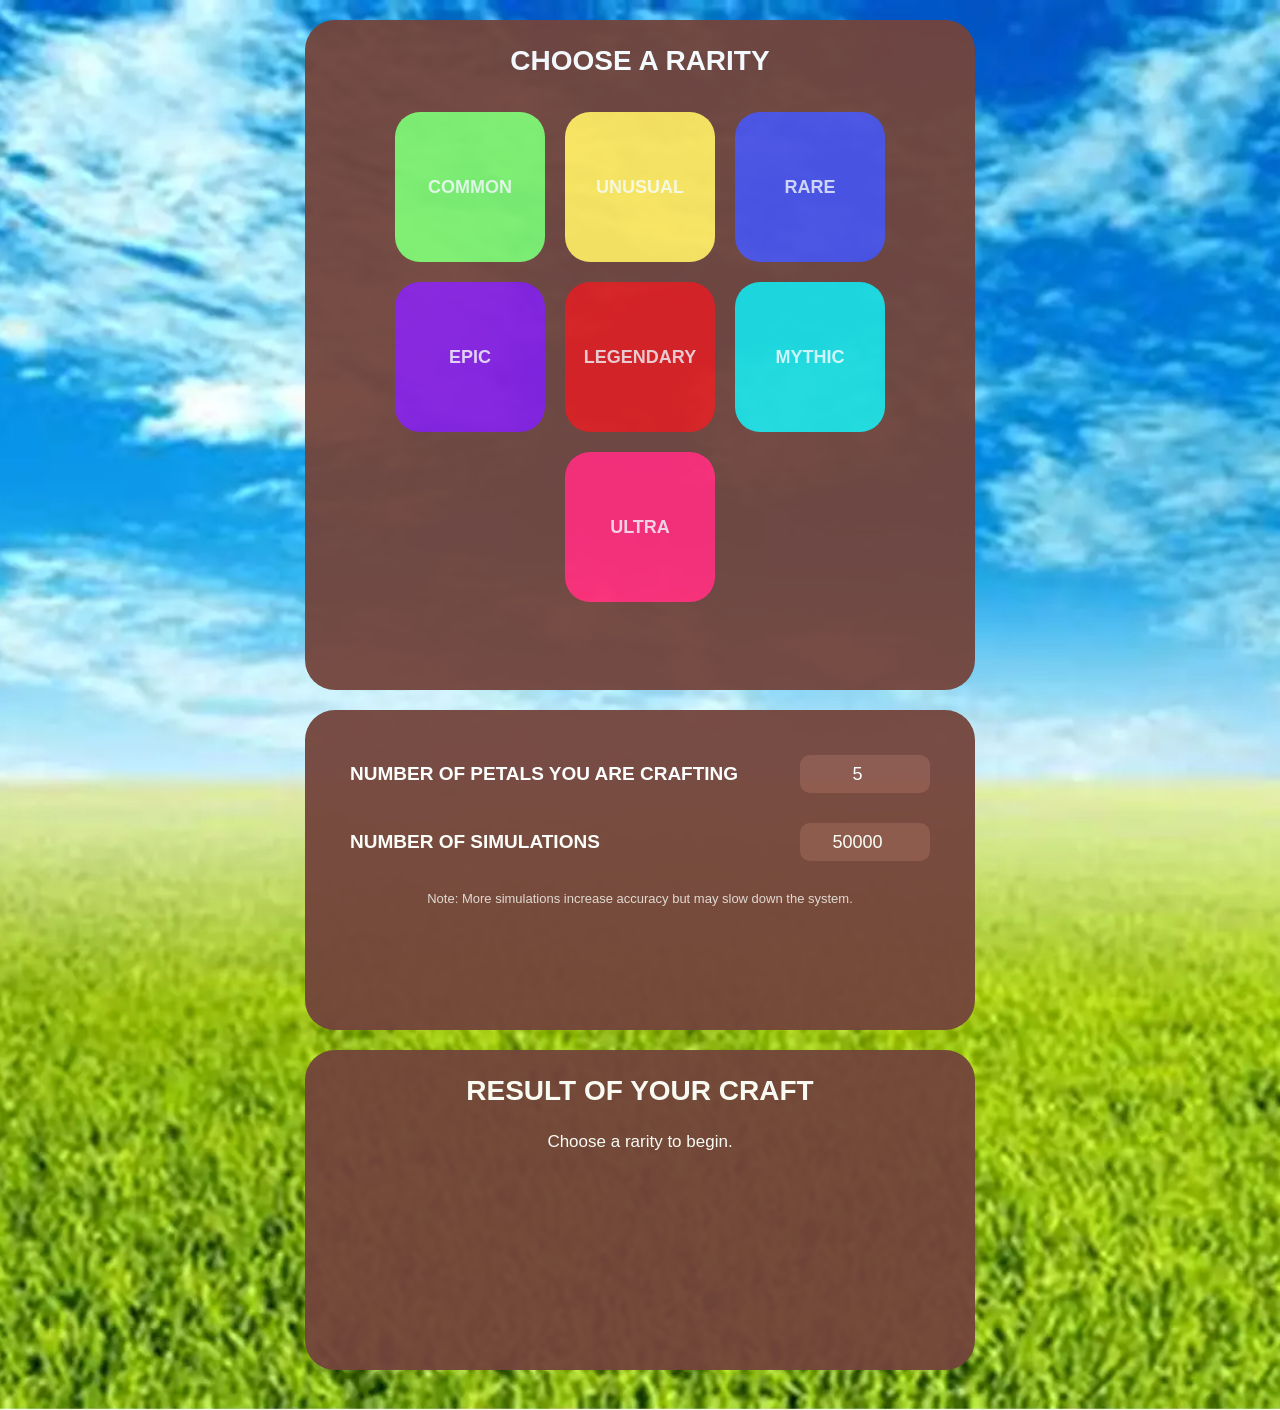
==== index.html @ 7bbfa469 "Fix canonical URL and optimize HTML Updated canonical URL and cleaned up HTML structure." ====
<!DOCTYPE html>
<html lang="en">

<head>

    <meta charset="UTF-8">

    <meta name="viewport" content="width=device-width, initial-scale=1.0">

    <title>Florr Calculator</title>

    <meta
        name="description"
        content="Florr Calculator - Calculate crafting results and probabilities for Florr.io."
    >

    <meta
        name="robots"
        content="index, follow"
    >

    <link
        rel="canonical"
        href="https://florrcalculator.com/"
    >

    <link
        rel="icon"
        type="image/png"
        href="logo.png"
    >

    <link
        rel="stylesheet"
        href="Florr.css"
    >

    <script type="application/ld+json">
    {
        "@context": "https://schema.org",
        "@type": "WebSite",
        "name": "Florr Calculator",
        "url": "https://florrcalculator.com/"
    }
    </script>

</head>

<body>

    <div class="rectangle rectangle-left">

        <h2>CHOOSE A RARITY</h2>

        <div class="rarity-grid">

            <div class="rarity rarity-common" data-rarity="64">
                <span>COMMON</span>
            </div>

            <div class="rarity rarity-unusual" data-rarity="32">
                <span>UNUSUAL</span>
            </div>

            <div class="rarity rarity-rare" data-rarity="16">
                <span>RARE</span>
            </div>

            <div class="rarity rarity-epic" data-rarity="8">
                <span>EPIC</span>
            </div>

            <div class="rarity rarity-legendary" data-rarity="4">
                <span>LEGENDARY</span>
            </div>

            <div class="rarity rarity-mythic" data-rarity="2">
                <span>MYTHIC</span>
            </div>

            <div class="rarity rarity-ultra" data-rarity="1">
                <span>ULTRA</span>
            </div>

        </div>

    </div>


    <div class="rectangle rectangle-right-top">

        <div class="settings">

            <div class="setting-row">

                <label for="petalCount">
                    NUMBER OF PETALS YOU ARE CRAFTING
                </label>

                <input
                    type="number"
                    id="petalCount"
                    min="5"
                    max="10000000"
                    value="5"
                >

            </div>


            <div class="setting-row">

                <label for="simulationCount">
                    NUMBER OF SIMULATIONS
                </label>

                <input
                    type="number"
                    id="simulationCount"
                    min="1000"
                    max="100000"
                    value="50000"
                >

            </div>


            <p class="note">
                Note: More simulations increase accuracy but may slow down the system.
            </p>

        </div>

    </div>


    <div class="rectangle rectangle-right-bottom">

        <h2>RESULT OF YOUR CRAFT</h2>

        <div id="results">
            <p>Choose a rarity to begin.</p>
        </div>

    </div>


    <script src="Florr.js"></script>

</body>

</html>
---- Florr.css ----
* {
    box-sizing: border-box;
}

html,
body {
    margin: 0;
    min-height: 100%;
}

body {
    min-height: 100vh;

    background-image: url("background.webp");
    background-size: cover;
    background-position: center;
    background-repeat: no-repeat;

    font-family: Arial, sans-serif;

    padding: 30px 50px;
}

.rectangle {
    position: relative;

    width: 100%;
    max-width: 670px;

    background-color: #73443B;
    opacity: 0.95;

    border-radius: 30px;
}

.rectangle-left {
    position: absolute;

    left: 50px;
    top: 30px;

    width: 670px;
    height: 670px;
}

.rectangle-right-top {
    position: absolute;

    right: 50px;
    top: 30px;

    width: 670px;
    height: 320px;
}

.rectangle-right-bottom {
    position: absolute;

    right: 50px;
    top: 380px;

    width: 670px;
    height: 320px;
}

.rectangle h2 {
    margin: 0;
    padding-top: 25px;

    color: white;

    font-size: 28px;

    text-align: center;
}

.rarity-grid {
    display: grid;

    grid-template-columns: repeat(3, 150px);

    gap: 20px;

    justify-content: center;

    margin-top: 35px;
}

.rarity {
    width: 150px;
    height: 150px;

    border-radius: 25px;

    cursor: pointer;

    display: flex;
    align-items: center;
    justify-content: center;

    transition:
        transform 0.15s ease,
        box-shadow 0.15s ease;
}

.rarity span {
    font-size: 18px;
    font-weight: bold;

    text-align: center;
}

.rarity-common {
    background-color: #7EEF6D;
}

.rarity-common span {
    color: #E7FCE4;
}

.rarity-unusual {
    background-color: #FFE65D;
}

.rarity-unusual span {
    color: #FFFCE0;
}

.rarity-rare {
    background-color: #4D52E3;
}

.rarity-rare span {
    color: #D9DAFA;
}

.rarity-epic {
    background-color: #861FDE;
}

.rarity-epic span {
    color: #E5D1F7;
}

.rarity-legendary {
    background-color: #DE1F1F;
}

.rarity-legendary span {
    color: #F7CFCF;
}

.rarity-mythic {
    background-color: #1FDBDE;
}

.rarity-mythic span {
    color: #D5F8F9;
}

.rarity-ultra {
    background-color: #FF2B75;

    grid-column: 2;
}

.rarity-ultra span {
    color: #FFD5E3;
}

.settings {
    padding: 45px;

    color: white;
}

.setting-row {
    display: flex;

    align-items: center;
    justify-content: space-between;

    gap: 20px;

    margin-bottom: 30px;
}

.setting-row label {
    font-size: 19px;
    font-weight: bold;
}

.setting-row input {
    width: 130px;
    min-width: 130px;

    height: 38px;

    padding: 0 10px;

    border: none;
    border-radius: 10px;

    background-color: #8B554A;

    color: white;

    font-size: 18px;

    text-align: center;

    outline: none;
}

.note {
    margin-top: 5px;

    color: white;

    font-size: 13px;

    opacity: 0.8;

    text-align: center;
}

#results {
    margin: 25px 40px 0;

    color: white;

    text-align: center;
}

#results p {
    margin: 12px 0;

    font-size: 17px;
}

.selected-rarity {
    font-size: 18px !important;

    font-weight: bold;
}

@media (max-width: 1450px) {

    body {
        padding: 20px;
    }

    .rectangle-left,
    .rectangle-right-top,
    .rectangle-right-bottom {
        position: relative;

        left: auto;
        right: auto;
        top: auto;

        width: 100%;
        max-width: 670px;

        margin: 0 auto 20px;
    }

    .rectangle-left {
        height: auto;
        min-height: 670px;
    }

    .rectangle-right-top,
    .rectangle-right-bottom {
        height: auto;
        min-height: 320px;
    }
}

@media (max-width: 750px) {

    body {
        padding: 15px 10px;
    }

    .rectangle {
        border-radius: 20px;
    }

    .rectangle-left {
        min-height: auto;
        padding-bottom: 30px;
    }

    .rectangle-right-top,
    .rectangle-right-bottom {
        min-height: auto;
    }

    .rectangle h2 {
        padding-top: 20px;
        font-size: 22px;
    }

    .rarity-grid {
        grid-template-columns: repeat(3, 1fr);

        gap: 10px;

        margin: 25px 15px 0;
    }

    .rarity {
        width: 100%;
        height: auto;

        aspect-ratio: 1 / 1;

        border-radius: 18px;
    }

    .rarity span {
        font-size: 14px;
    }

    .settings {
        padding: 30px 20px;
    }

    .setting-row {
        align-items: flex-start;

        flex-direction: column;

        gap: 10px;

        margin-bottom: 25px;
    }

    .setting-row label {
        font-size: 16px;
    }

    .setting-row input {
        width: 100%;
        min-width: 0;

        height: 45px;
    }

    .note {
        font-size: 12px;
    }

    #results {
        margin: 25px 20px;
    }

    #results p {
        font-size: 15px;
    }
}

@media (max-width: 430px) {

    body {
        padding: 10px 7px;
    }

    .rectangle {
        border-radius: 16px;
    }

    .rectangle h2 {
        font-size: 19px;

        padding-left: 10px;
        padding-right: 10px;
    }

    .rarity-grid {
        gap: 8px;

        margin-left: 10px;
        margin-right: 10px;
    }

    .rarity {
        border-radius: 14px;
    }

    .rarity span {
        font-size: 11px;
    }

    .settings {
        padding: 25px 15px;
    }

    .setting-row label {
        font-size: 14px;
    }

    .setting-row input {
        height: 42px;

        font-size: 16px;
    }

    #results {
        margin-left: 10px;
        margin-right: 10px;
    }

    #results p {
        font-size: 14px;
    }

    .selected-rarity {
        font-size: 16px !important;
    }
}
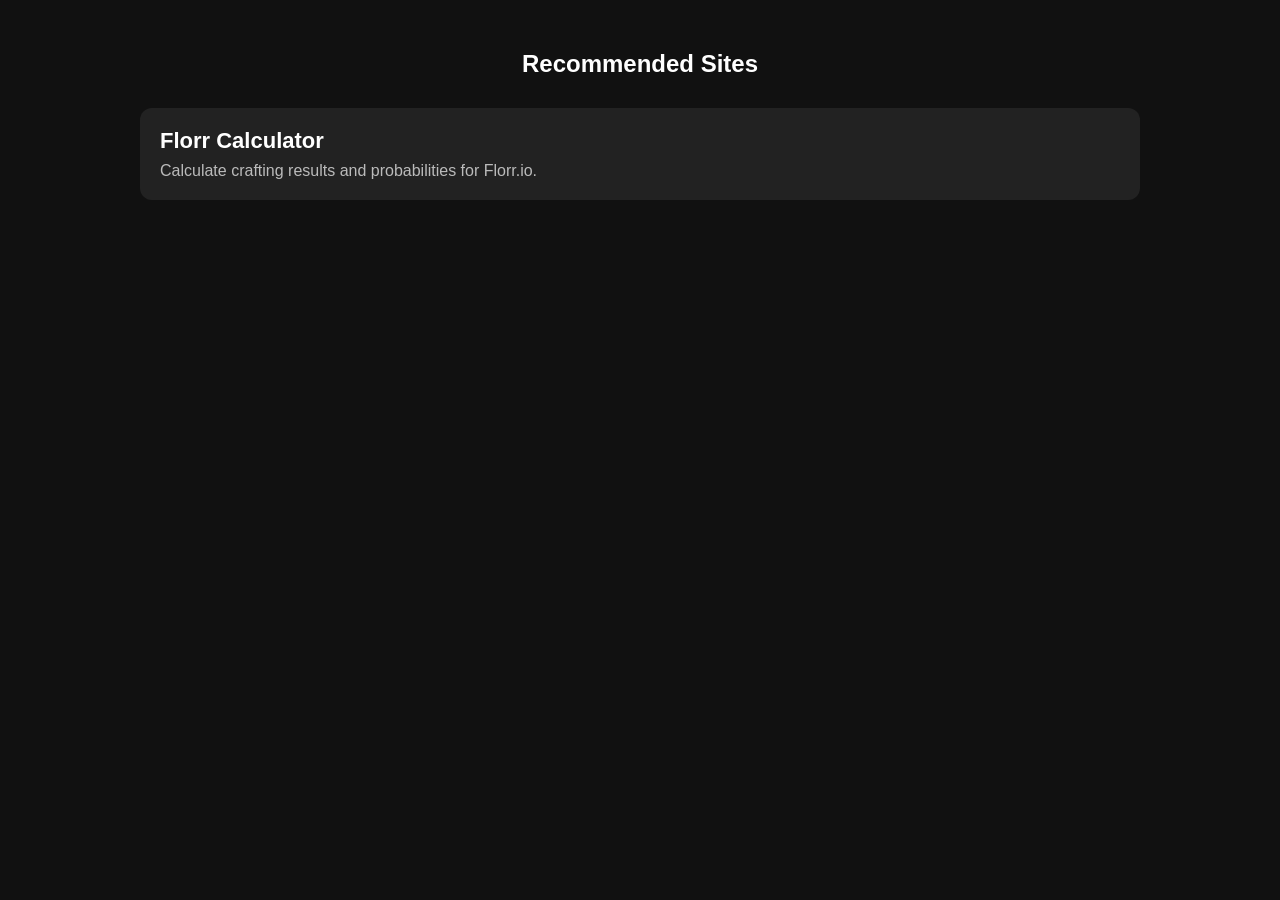
==== commit 4212ee9f: "Add recommended sites section to index.html Updated the HTML structure to include a new section for " ====
--- a/index.html
+++ b/index.html
@@ -7,145 +7,82 @@
 
     <meta name="viewport" content="width=device-width, initial-scale=1.0">
 
-    <title>Florr Calculator</title>
+    <title>Recommended Sites</title>
 
-    <meta
-        name="description"
-        content="Florr Calculator - Calculate crafting results and probabilities for Florr.io."
-    >
+    <style>
 
-    <meta
-        name="robots"
-        content="index, follow"
-    >
+        body {
+            margin: 0;
+            background-color: #111;
+            color: white;
+            font-family: Arial, sans-serif;
+        }
 
-    <link
-        rel="canonical"
-        href="https://florrcalculator.com/"
-    >
+        .recommended-sites {
+            width: 90%;
+            max-width: 1000px;
+            margin: 50px auto;
+        }
 
-    <link
-        rel="icon"
-        type="image/png"
-        href="logo.png"
-    >
+        .recommended-sites h2 {
+            text-align: center;
+            margin-bottom: 30px;
+        }
 
-    <link
-        rel="stylesheet"
-        href="Florr.css"
-    >
+        .site-card {
+            display: block;
+            padding: 20px;
+            margin-bottom: 15px;
+            background-color: #222;
+            border-radius: 12px;
+            color: white;
+            text-decoration: none;
+            transition: background-color 0.2s, transform 0.2s;
+        }
 
-    <script type="application/ld+json">
-    {
-        "@context": "https://schema.org",
-        "@type": "WebSite",
-        "name": "Florr Calculator",
-        "url": "https://florrcalculator.com/"
-    }
-    </script>
+        .site-card:hover {
+            background-color: #333;
+            transform: translateY(-2px);
+        }
+
+        .site-name {
+            font-size: 22px;
+            font-weight: bold;
+        }
+
+        .site-description {
+            margin-top: 8px;
+            color: #bbb;
+        }
+
+    </style>
 
 </head>
 
 <body>
 
-    <div class="rectangle rectangle-left">
+    <div class="recommended-sites">
 
-        <h2>CHOOSE A RARITY</h2>
+        <h2>Recommended Sites</h2>
 
-        <div class="rarity-grid">
+        <a
+            class="site-card"
+            href="https://rjwr8dsykb-creator.github.io/Florr-Calculator-Ju78/"
+            target="_blank"
+            rel="noopener noreferrer"
+        >
 
-            <div class="rarity rarity-common" data-rarity="64">
-                <span>COMMON</span>
+            <div class="site-name">
+                Florr Calculator
             </div>
 
-            <div class="rarity rarity-unusual" data-rarity="32">
-                <span>UNUSUAL</span>
+            <div class="site-description">
+                Calculate crafting results and probabilities for Florr.io.
             </div>
 
-            <div class="rarity rarity-rare" data-rarity="16">
-                <span>RARE</span>
-            </div>
-
-            <div class="rarity rarity-epic" data-rarity="8">
-                <span>EPIC</span>
-            </div>
-
-            <div class="rarity rarity-legendary" data-rarity="4">
-                <span>LEGENDARY</span>
-            </div>
-
-            <div class="rarity rarity-mythic" data-rarity="2">
-                <span>MYTHIC</span>
-            </div>
-
-            <div class="rarity rarity-ultra" data-rarity="1">
-                <span>ULTRA</span>
-            </div>
-
-        </div>
+        </a>
 
     </div>
-
-
-    <div class="rectangle rectangle-right-top">
-
-        <div class="settings">
-
-            <div class="setting-row">
-
-                <label for="petalCount">
-                    NUMBER OF PETALS YOU ARE CRAFTING
-                </label>
-
-                <input
-                    type="number"
-                    id="petalCount"
-                    min="5"
-                    max="10000000"
-                    value="5"
-                >
-
-            </div>
-
-
-            <div class="setting-row">
-
-                <label for="simulationCount">
-                    NUMBER OF SIMULATIONS
-                </label>
-
-                <input
-                    type="number"
-                    id="simulationCount"
-                    min="1000"
-                    max="100000"
-                    value="50000"
-                >
-
-            </div>
-
-
-            <p class="note">
-                Note: More simulations increase accuracy but may slow down the system.
-            </p>
-
-        </div>
-
-    </div>
-
-
-    <div class="rectangle rectangle-right-bottom">
-
-        <h2>RESULT OF YOUR CRAFT</h2>
-
-        <div id="results">
-            <p>Choose a rarity to begin.</p>
-        </div>
-
-    </div>
-
-
-    <script src="Florr.js"></script>
 
 </body>
 
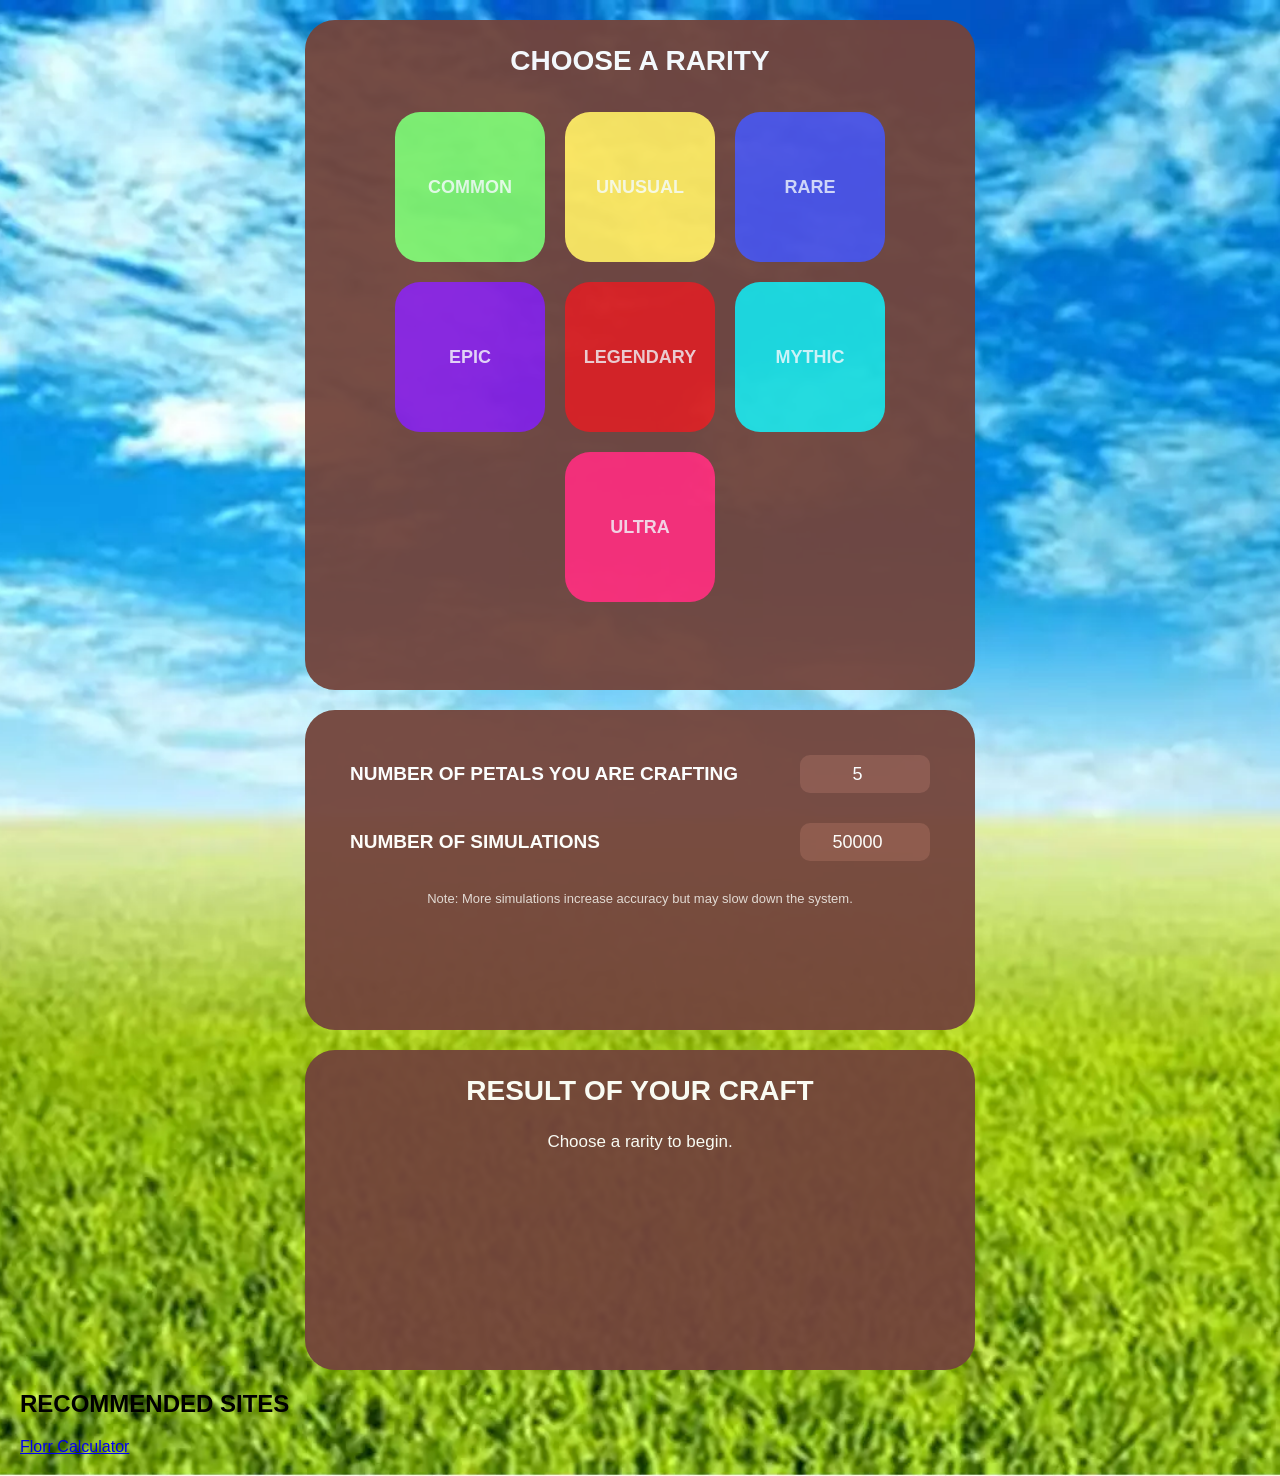
==== commit d54c1b91: "Update index.html" ====
--- a/index.html
+++ b/index.html
@@ -7,83 +7,130 @@
 
     <meta name="viewport" content="width=device-width, initial-scale=1.0">
 
-    <title>Recommended Sites</title>
+    <title>Florr Calculator</title>
 
-    <style>
+    <link rel="icon" type="image/png" href="logo.png">
 
-        body {
-            margin: 0;
-            background-color: #111;
-            color: white;
-            font-family: Arial, sans-serif;
-        }
-
-        .recommended-sites {
-            width: 90%;
-            max-width: 1000px;
-            margin: 50px auto;
-        }
-
-        .recommended-sites h2 {
-            text-align: center;
-            margin-bottom: 30px;
-        }
-
-        .site-card {
-            display: block;
-            padding: 20px;
-            margin-bottom: 15px;
-            background-color: #222;
-            border-radius: 12px;
-            color: white;
-            text-decoration: none;
-            transition: background-color 0.2s, transform 0.2s;
-        }
-
-        .site-card:hover {
-            background-color: #333;
-            transform: translateY(-2px);
-        }
-
-        .site-name {
-            font-size: 22px;
-            font-weight: bold;
-        }
-
-        .site-description {
-            margin-top: 8px;
-            color: #bbb;
-        }
-
-    </style>
+    <link rel="stylesheet" href="Florr.css">
 
 </head>
 
 <body>
 
+    <div class="rectangle rectangle-left">
+
+        <h2>CHOOSE A RARITY</h2>
+
+        <div class="rarity-grid">
+
+            <div class="rarity rarity-common" data-rarity="64">
+                <span>COMMON</span>
+            </div>
+
+            <div class="rarity rarity-unusual" data-rarity="32">
+                <span>UNUSUAL</span>
+            </div>
+
+            <div class="rarity rarity-rare" data-rarity="16">
+                <span>RARE</span>
+            </div>
+
+            <div class="rarity rarity-epic" data-rarity="8">
+                <span>EPIC</span>
+            </div>
+
+            <div class="rarity rarity-legendary" data-rarity="4">
+                <span>LEGENDARY</span>
+            </div>
+
+            <div class="rarity rarity-mythic" data-rarity="2">
+                <span>MYTHIC</span>
+            </div>
+
+            <div class="rarity rarity-ultra" data-rarity="1">
+                <span>ULTRA</span>
+            </div>
+
+        </div>
+
+    </div>
+
+
+    <div class="rectangle rectangle-right-top">
+
+        <div class="settings">
+
+            <div class="setting-row">
+
+                <label for="petalCount">
+                    NUMBER OF PETALS YOU ARE CRAFTING
+                </label>
+
+                <input
+                    type="number"
+                    id="petalCount"
+                    min="5"
+                    max="10000000"
+                    value="5"
+                >
+
+            </div>
+
+
+            <div class="setting-row">
+
+                <label for="simulationCount">
+                    NUMBER OF SIMULATIONS
+                </label>
+
+                <input
+                    type="number"
+                    id="simulationCount"
+                    min="1000"
+                    max="100000"
+                    value="50000"
+                >
+
+            </div>
+
+
+            <p class="note">
+                Note: More simulations increase accuracy but may slow down the system.
+            </p>
+
+        </div>
+
+    </div>
+
+
+    <div class="rectangle rectangle-right-bottom">
+
+        <h2>RESULT OF YOUR CRAFT</h2>
+
+        <div id="results">
+            <p>Choose a rarity to begin.</p>
+        </div>
+
+    </div>
+
+
     <div class="recommended-sites">
 
-        <h2>Recommended Sites</h2>
+        <h2>RECOMMENDED SITES</h2>
 
         <a
-            class="site-card"
             href="https://rjwr8dsykb-creator.github.io/Florr-Calculator-Ju78/"
             target="_blank"
             rel="noopener noreferrer"
         >
-
-            <div class="site-name">
-                Florr Calculator
-            </div>
-
-            <div class="site-description">
-                Calculate crafting results and probabilities for Florr.io.
-            </div>
-
+            Florr Calculator
         </a>
 
     </div>
 
+
+    <script src="Florr.js"></script>
+
 </body>
 
 </html>
--- a/Florr.css
+++ b/Florr.css
@@ -0,0 +1,422 @@
+* {
+    box-sizing: border-box;
+}
+
+html,
+body {
+    margin: 0;
+    min-height: 100%;
+}
+
+body {
+    min-height: 100vh;
+
+    background-image: url("background.webp");
+    background-size: cover;
+    background-position: center;
+    background-repeat: no-repeat;
+
+    font-family: Arial, sans-serif;
+
+    padding: 30px 50px;
+}
+
+.rectangle {
+    position: relative;
+
+    width: 100%;
+    max-width: 670px;
+
+    background-color: #73443B;
+    opacity: 0.95;
+
+    border-radius: 30px;
+}
+
+.rectangle-left {
+    position: absolute;
+
+    left: 50px;
+    top: 30px;
+
+    width: 670px;
+    height: 670px;
+}
+
+.rectangle-right-top {
+    position: absolute;
+
+    right: 50px;
+    top: 30px;
+
+    width: 670px;
+    height: 320px;
+}
+
+.rectangle-right-bottom {
+    position: absolute;
+
+    right: 50px;
+    top: 380px;
+
+    width: 670px;
+    height: 320px;
+}
+
+.rectangle h2 {
+    margin: 0;
+    padding-top: 25px;
+
+    color: white;
+
+    font-size: 28px;
+
+    text-align: center;
+}
+
+.rarity-grid {
+    display: grid;
+
+    grid-template-columns: repeat(3, 150px);
+
+    gap: 20px;
+
+    justify-content: center;
+
+    margin-top: 35px;
+}
+
+.rarity {
+    width: 150px;
+    height: 150px;
+
+    border-radius: 25px;
+
+    cursor: pointer;
+
+    display: flex;
+    align-items: center;
+    justify-content: center;
+
+    transition:
+        transform 0.15s ease,
+        box-shadow 0.15s ease;
+}
+
+.rarity span {
+    font-size: 18px;
+    font-weight: bold;
+
+    text-align: center;
+}
+
+.rarity-common {
+    background-color: #7EEF6D;
+}
+
+.rarity-common span {
+    color: #E7FCE4;
+}
+
+.rarity-unusual {
+    background-color: #FFE65D;
+}
+
+.rarity-unusual span {
+    color: #FFFCE0;
+}
+
+.rarity-rare {
+    background-color: #4D52E3;
+}
+
+.rarity-rare span {
+    color: #D9DAFA;
+}
+
+.rarity-epic {
+    background-color: #861FDE;
+}
+
+.rarity-epic span {
+    color: #E5D1F7;
+}
+
+.rarity-legendary {
+    background-color: #DE1F1F;
+}
+
+.rarity-legendary span {
+    color: #F7CFCF;
+}
+
+.rarity-mythic {
+    background-color: #1FDBDE;
+}
+
+.rarity-mythic span {
+    color: #D5F8F9;
+}
+
+.rarity-ultra {
+    background-color: #FF2B75;
+
+    grid-column: 2;
+}
+
+.rarity-ultra span {
+    color: #FFD5E3;
+}
+
+.settings {
+    padding: 45px;
+
+    color: white;
+}
+
+.setting-row {
+    display: flex;
+
+    align-items: center;
+    justify-content: space-between;
+
+    gap: 20px;
+
+    margin-bottom: 30px;
+}
+
+.setting-row label {
+    font-size: 19px;
+    font-weight: bold;
+}
+
+.setting-row input {
+    width: 130px;
+    min-width: 130px;
+
+    height: 38px;
+
+    padding: 0 10px;
+
+    border: none;
+    border-radius: 10px;
+
+    background-color: #8B554A;
+
+    color: white;
+
+    font-size: 18px;
+
+    text-align: center;
+
+    outline: none;
+}
+
+.note {
+    margin-top: 5px;
+
+    color: white;
+
+    font-size: 13px;
+
+    opacity: 0.8;
+
+    text-align: center;
+}
+
+#results {
+    margin: 25px 40px 0;
+
+    color: white;
+
+    text-align: center;
+}
+
+#results p {
+    margin: 12px 0;
+
+    font-size: 17px;
+}
+
+.selected-rarity {
+    font-size: 18px !important;
+
+    font-weight: bold;
+}
+
+@media (max-width: 1450px) {
+
+    body {
+        padding: 20px;
+    }
+
+    .rectangle-left,
+    .rectangle-right-top,
+    .rectangle-right-bottom {
+        position: relative;
+
+        left: auto;
+        right: auto;
+        top: auto;
+
+        width: 100%;
+        max-width: 670px;
+
+        margin: 0 auto 20px;
+    }
+
+    .rectangle-left {
+        height: auto;
+        min-height: 670px;
+    }
+
+    .rectangle-right-top,
+    .rectangle-right-bottom {
+        height: auto;
+        min-height: 320px;
+    }
+}
+
+@media (max-width: 750px) {
+
+    body {
+        padding: 15px 10px;
+    }
+
+    .rectangle {
+        border-radius: 20px;
+    }
+
+    .rectangle-left {
+        min-height: auto;
+        padding-bottom: 30px;
+    }
+
+    .rectangle-right-top,
+    .rectangle-right-bottom {
+        min-height: auto;
+    }
+
+    .rectangle h2 {
+        padding-top: 20px;
+        font-size: 22px;
+    }
+
+    .rarity-grid {
+        grid-template-columns: repeat(3, 1fr);
+
+        gap: 10px;
+
+        margin: 25px 15px 0;
+    }
+
+    .rarity {
+        width: 100%;
+        height: auto;
+
+        aspect-ratio: 1 / 1;
+
+        border-radius: 18px;
+    }
+
+    .rarity span {
+        font-size: 14px;
+    }
+
+    .settings {
+        padding: 30px 20px;
+    }
+
+    .setting-row {
+        align-items: flex-start;
+
+        flex-direction: column;
+
+        gap: 10px;
+
+        margin-bottom: 25px;
+    }
+
+    .setting-row label {
+        font-size: 16px;
+    }
+
+    .setting-row input {
+        width: 100%;
+        min-width: 0;
+
+        height: 45px;
+    }
+
+    .note {
+        font-size: 12px;
+    }
+
+    #results {
+        margin: 25px 20px;
+    }
+
+    #results p {
+        font-size: 15px;
+    }
+}
+
+@media (max-width: 430px) {
+
+    body {
+        padding: 10px 7px;
+    }
+
+    .rectangle {
+        border-radius: 16px;
+    }
+
+    .rectangle h2 {
+        font-size: 19px;
+
+        padding-left: 10px;
+        padding-right: 10px;
+    }
+
+    .rarity-grid {
+        gap: 8px;
+
+        margin-left: 10px;
+        margin-right: 10px;
+    }
+
+    .rarity {
+        border-radius: 14px;
+    }
+
+    .rarity span {
+        font-size: 11px;
+    }
+
+    .settings {
+        padding: 25px 15px;
+    }
+
+    .setting-row label {
+        font-size: 14px;
+    }
+
+    .setting-row input {
+        height: 42px;
+
+        font-size: 16px;
+    }
+
+    #results {
+        margin-left: 10px;
+        margin-right: 10px;
+    }
+
+    #results p {
+        font-size: 14px;
+    }
+
+    .selected-rarity {
+        font-size: 16px !important;
+    }
+}
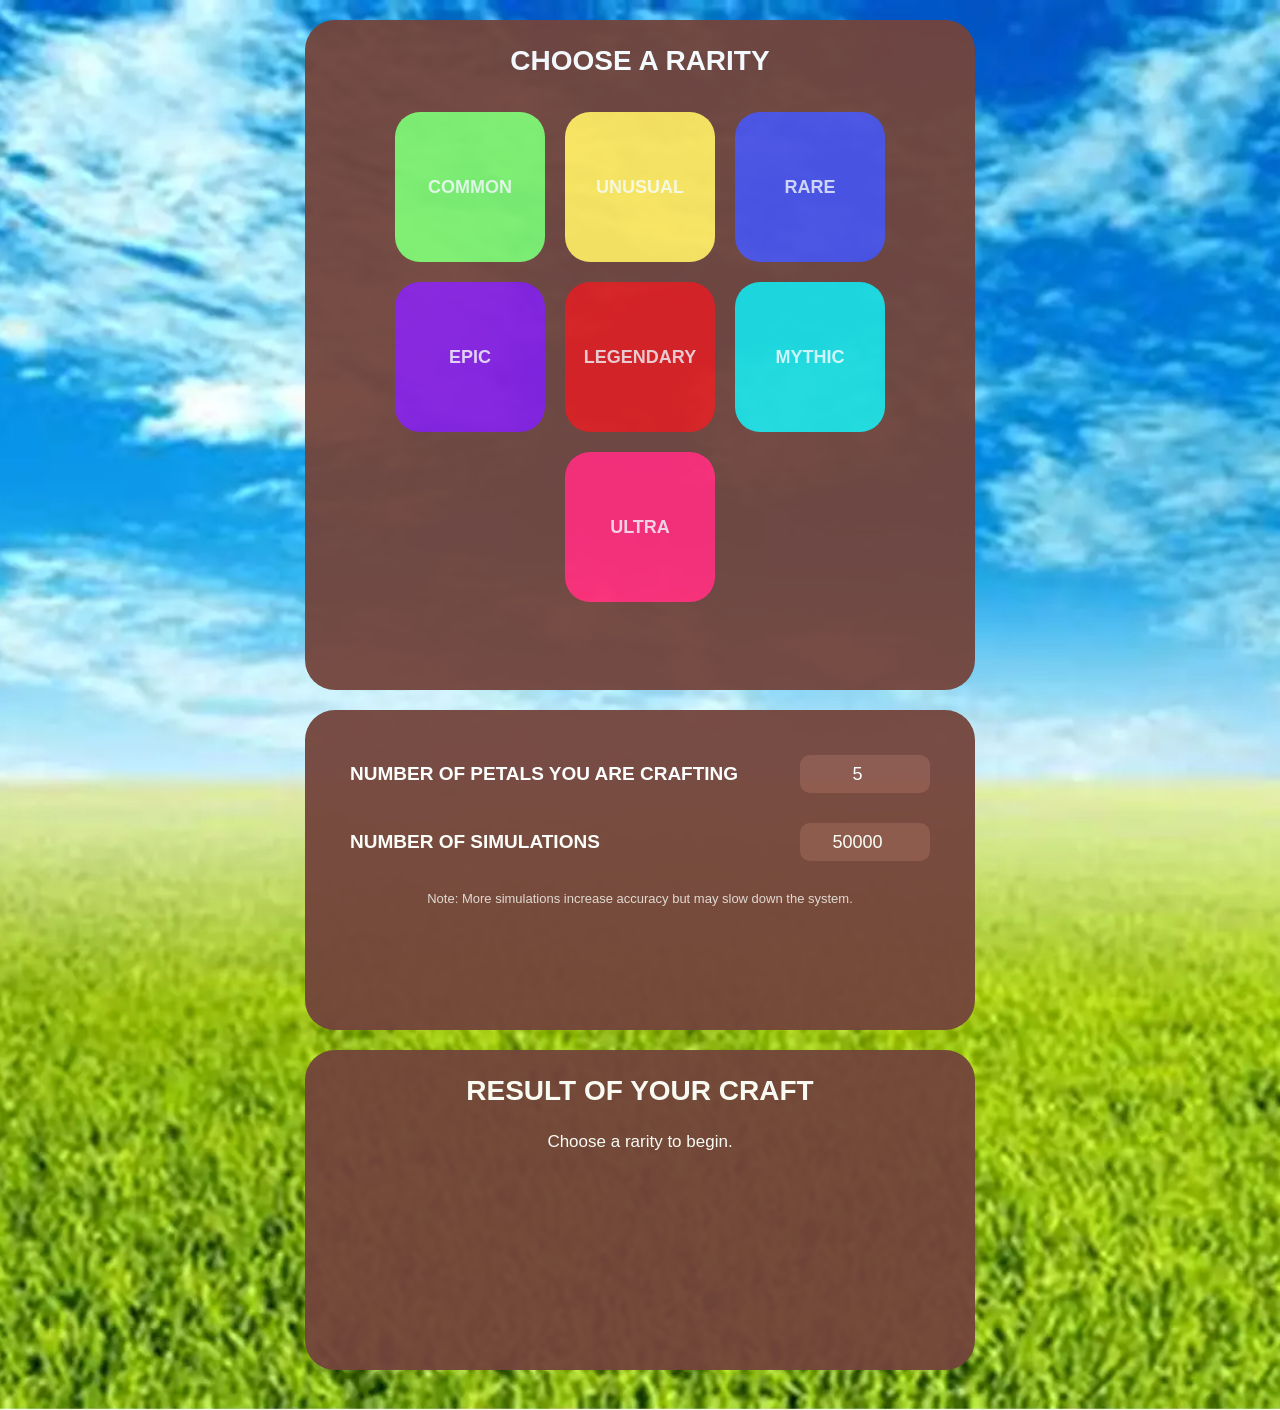
==== commit 2e95378c: "Update index.html" ====
--- a/index.html
+++ b/index.html
@@ -2,17 +2,13 @@
 <html lang="en">
 
 <head>
-
     <meta charset="UTF-8">
-
     <meta name="viewport" content="width=device-width, initial-scale=1.0">
 
     <title>Florr Calculator</title>
 
     <link rel="icon" type="image/png" href="logo.png">
-
     <link rel="stylesheet" href="Florr.css">
-
 </head>
 
 <body>
@@ -55,7 +51,6 @@
 
     </div>
 
-
     <div class="rectangle rectangle-right-top">
 
         <div class="settings">
@@ -76,7 +71,6 @@
 
             </div>
 
-
             <div class="setting-row">
 
                 <label for="simulationCount">
@@ -93,7 +87,6 @@
 
             </div>
 
-
             <p class="note">
                 Note: More simulations increase accuracy but may slow down the system.
             </p>
@@ -101,7 +94,6 @@
         </div>
 
     </div>
-
 
     <div class="rectangle rectangle-right-bottom">
 
@@ -113,22 +105,6 @@
 
     </div>
 
-
-    <div class="recommended-sites">
-
-        <h2>RECOMMENDED SITES</h2>
-
-        <a
-            href="https://rjwr8dsykb-creator.github.io/Florr-Calculator-Ju78/"
-            target="_blank"
-            rel="noopener noreferrer"
-        >
-            Florr Calculator
-        </a>
-
-    </div>
-
-
     <script src="Florr.js"></script>
 
 </body>
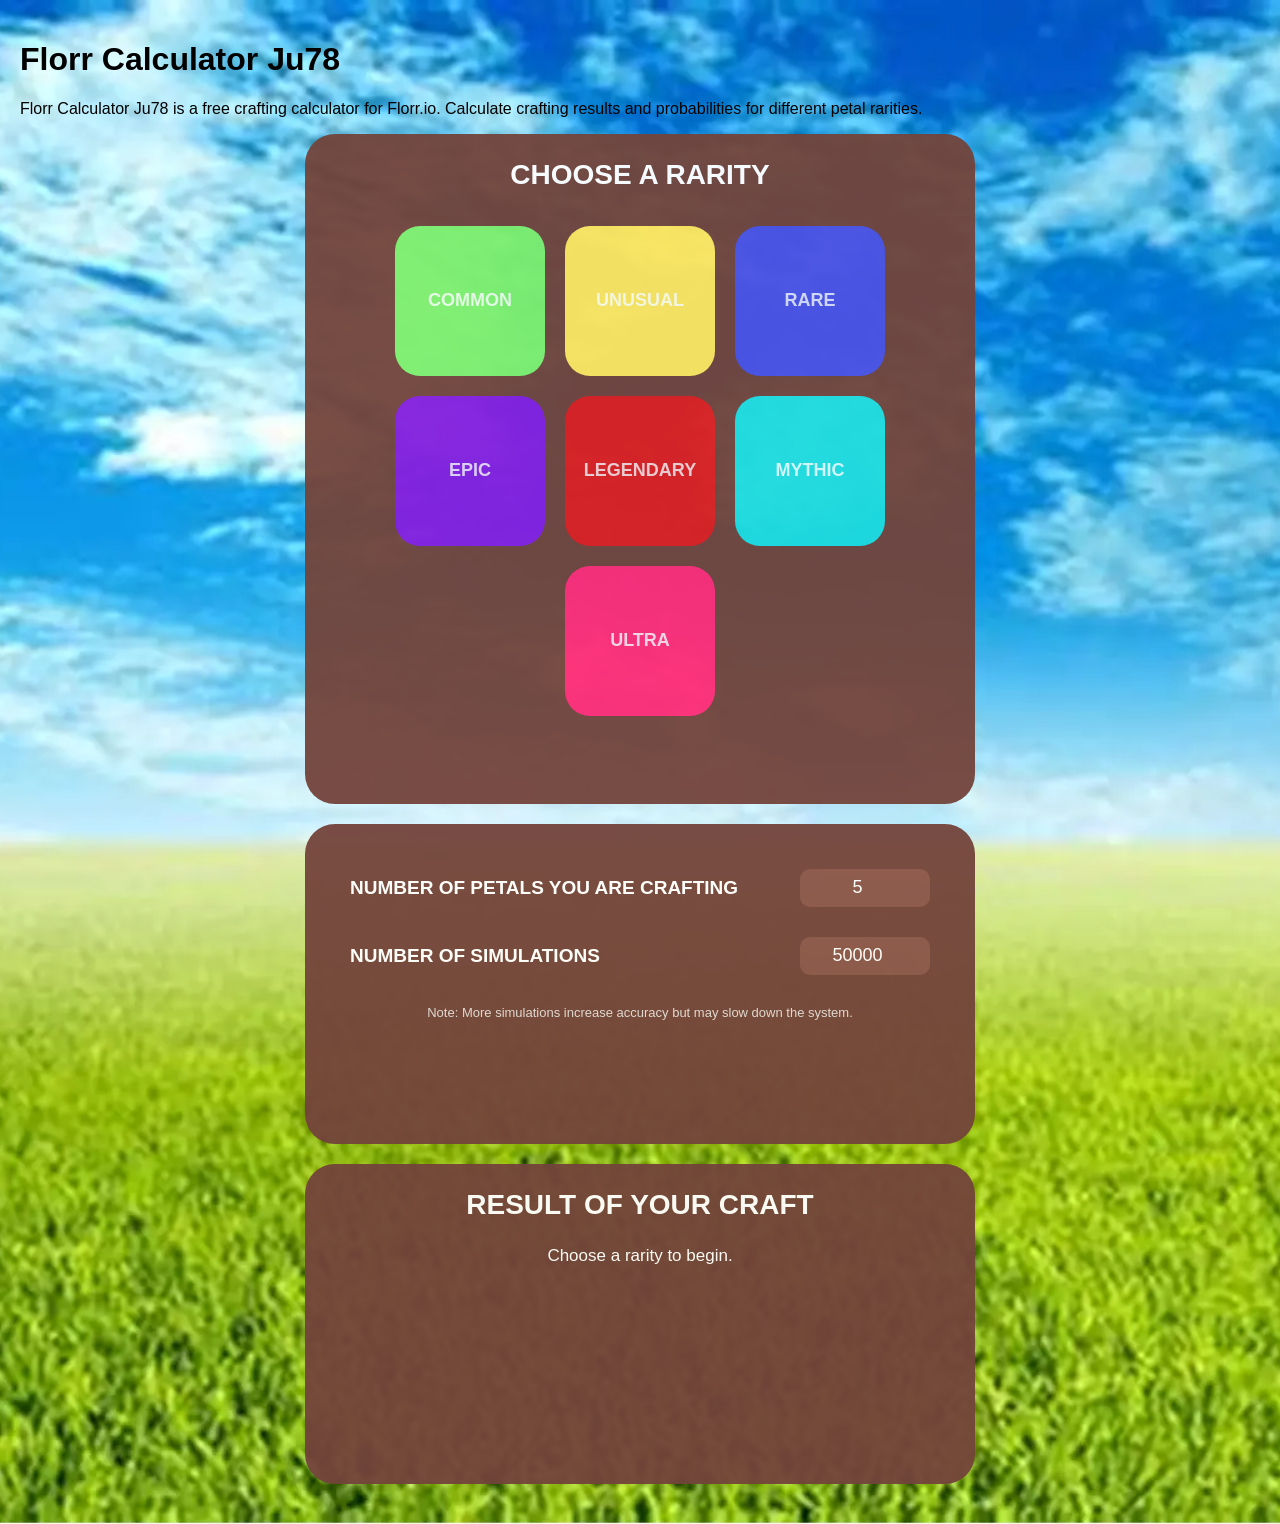
==== commit 82a1663a: "Update Florr Calculator title and description" ====
--- a/index.html
+++ b/index.html
@@ -1,66 +1,77 @@
 <!DOCTYPE html>
 <html lang="en">
-
 <head>
     <meta charset="UTF-8">
     <meta name="viewport" content="width=device-width, initial-scale=1.0">
-
-    <title>Florr Calculator</title>
-
-    <link rel="icon" type="image/png" href="logo.png">
-    <link rel="stylesheet" href="Florr.css">
+    <title>Florr Calculator Ju78 - Florr.io Crafting Calculator</title>
+    <meta
+        name="description"
+        content="Florr Calculator Ju78 - Free Florr.io crafting calculator for calculating crafting results and probabilities."
+    >
+    <meta
+        name="robots"
+        content="index, follow"
+    >
+    <link
+        rel="canonical"
+        href="https://rjwr8dsykb-creator.github.io/Florr-Calculator-Ju78/"
+    >
+    <link
+        rel="icon"
+        type="image/png"
+        href="logo.png"
+    >
+    <link
+        rel="stylesheet"
+        href="Florr.css"
+    >
+    <script type="application/ld+json">
+    {
+        "@context": "https://schema.org",
+        "@type": "WebSite",
+        "name": "Florr Calculator Ju78",
+        "url": "https://rjwr8dsykb-creator.github.io/Florr-Calculator-Ju78/"
+    }
+    </script>
 </head>
-
 <body>
-
+    <h1 class="seo-hidden">Florr Calculator Ju78</h1>
+    <p class="seo-hidden">
+        Florr Calculator Ju78 is a free crafting calculator for Florr.io.
+        Calculate crafting results and probabilities for different petal rarities.
+    </p>
     <div class="rectangle rectangle-left">
-
         <h2>CHOOSE A RARITY</h2>
-
         <div class="rarity-grid">
-
             <div class="rarity rarity-common" data-rarity="64">
                 <span>COMMON</span>
             </div>
-
             <div class="rarity rarity-unusual" data-rarity="32">
                 <span>UNUSUAL</span>
             </div>
-
             <div class="rarity rarity-rare" data-rarity="16">
                 <span>RARE</span>
             </div>
-
             <div class="rarity rarity-epic" data-rarity="8">
                 <span>EPIC</span>
             </div>
-
             <div class="rarity rarity-legendary" data-rarity="4">
                 <span>LEGENDARY</span>
             </div>
-
             <div class="rarity rarity-mythic" data-rarity="2">
                 <span>MYTHIC</span>
             </div>
-
             <div class="rarity rarity-ultra" data-rarity="1">
                 <span>ULTRA</span>
             </div>
-
         </div>
-
     </div>
-
     <div class="rectangle rectangle-right-top">
-
         <div class="settings">
-
             <div class="setting-row">
-
                 <label for="petalCount">
                     NUMBER OF PETALS YOU ARE CRAFTING
                 </label>
-
                 <input
                     type="number"
                     id="petalCount"
@@ -68,15 +79,11 @@
                     max="10000000"
                     value="5"
                 >
-
             </div>
-
             <div class="setting-row">
-
                 <label for="simulationCount">
                     NUMBER OF SIMULATIONS
                 </label>
-
                 <input
                     type="number"
                     id="simulationCount"
@@ -84,29 +91,18 @@
                     max="100000"
                     value="50000"
                 >
-
             </div>
-
             <p class="note">
                 Note: More simulations increase accuracy but may slow down the system.
             </p>
-
         </div>
-
     </div>
-
     <div class="rectangle rectangle-right-bottom">
-
         <h2>RESULT OF YOUR CRAFT</h2>
-
         <div id="results">
             <p>Choose a rarity to begin.</p>
         </div>
-
     </div>
-
     <script src="Florr.js"></script>
-
 </body>
-
 </html>
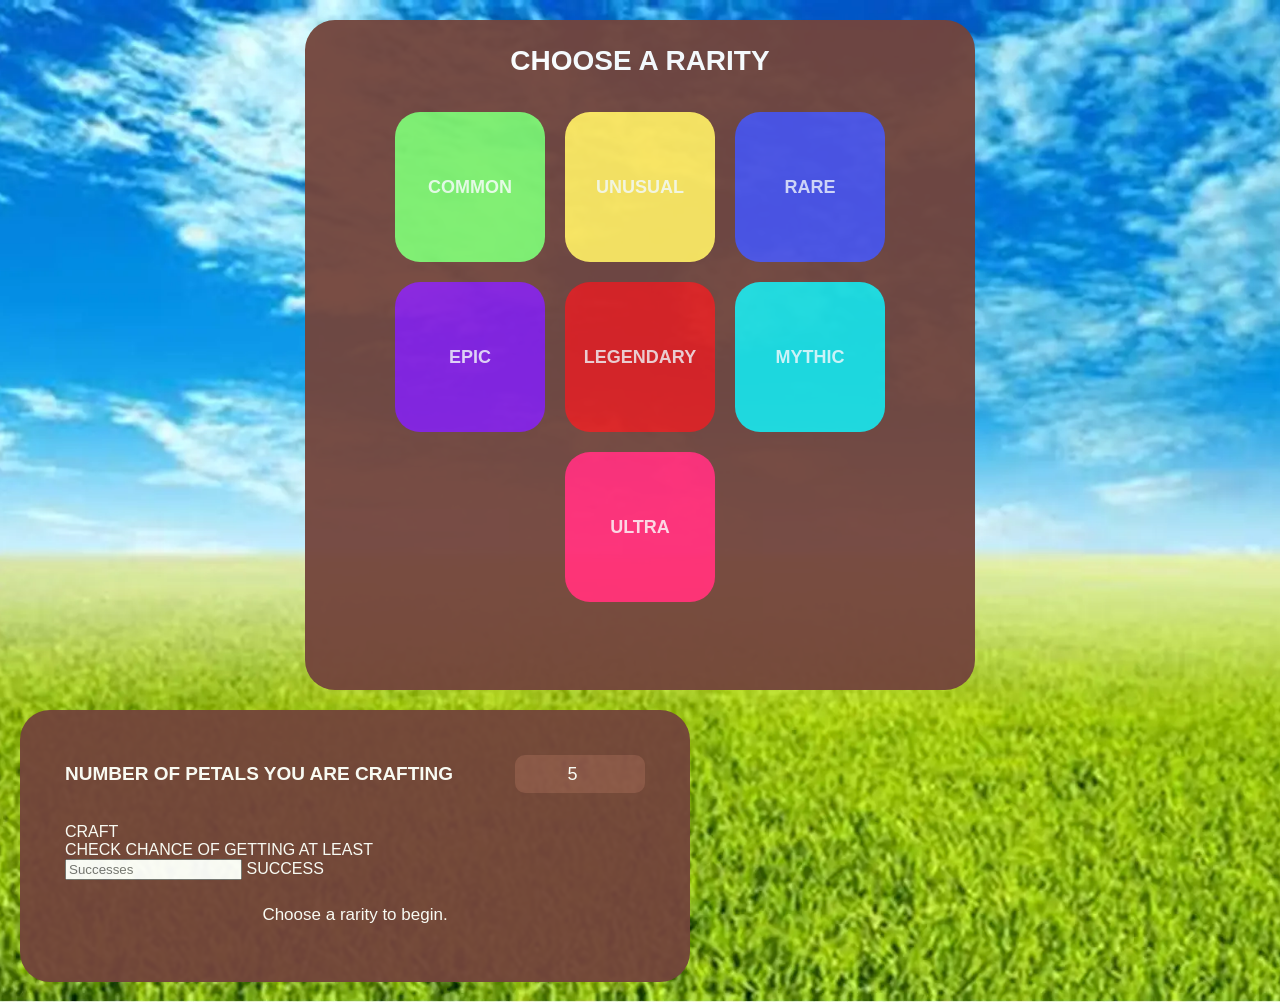
==== commit 1a90fcd3: "Enhance crafting calculator with chart and success input Added chart container and desired success i" ====
--- a/index.html
+++ b/index.html
@@ -1,108 +1,124 @@
 <!DOCTYPE html>
 <html lang="en">
 <head>
-    <meta charset="UTF-8">
-    <meta name="viewport" content="width=device-width, initial-scale=1.0">
-    <title>Florr Calculator Ju78 - Florr.io Crafting Calculator</title>
-    <meta
-        name="description"
-        content="Florr Calculator Ju78 - Free Florr.io crafting calculator for calculating crafting results and probabilities."
-    >
-    <meta
-        name="robots"
-        content="index, follow"
-    >
-    <link
-        rel="canonical"
-        href="https://rjwr8dsykb-creator.github.io/Florr-Calculator-Ju78/"
-    >
-    <link
-        rel="icon"
-        type="image/png"
-        href="logo.png"
-    >
-    <link
-        rel="stylesheet"
-        href="Florr.css"
-    >
-    <script type="application/ld+json">
-    {
-        "@context": "https://schema.org",
-        "@type": "WebSite",
-        "name": "Florr Calculator Ju78",
-        "url": "https://rjwr8dsykb-creator.github.io/Florr-Calculator-Ju78/"
-    }
-    </script>
+	<meta charset="UTF-8">
+	<meta name="viewport" content="width=device-width,initial-scale=1.0">
+	<title>Florr Calculator Ju78 - Florr.io Crafting Calculator</title>
+	<meta name="description" content="Florr Calculator Ju78 - Free Florr.io crafting calculator for calculating crafting results and probabilities.">
+	<meta name="robots" content="index,follow">
+	<link rel="canonical" href="https://rjwr8dsykb-creator.github.io/Florr-Calculator-Ju78/">
+	<link rel="icon" type="image/png" href="logo.png">
+	<link rel="stylesheet" href="Florr.css">
+	<script type="application/ld+json">
+	{
+		"@context":"https://schema.org",
+		"@type":"WebSite",
+		"name":"Florr Calculator Ju78",
+		"url":"https://rjwr8dsykb-creator.github.io/Florr-Calculator-Ju78/"
+	}
+	</script>
 </head>
 <body>
-    <h1 class="seo-hidden">Florr Calculator Ju78</h1>
-    <p class="seo-hidden">
-        Florr Calculator Ju78 is a free crafting calculator for Florr.io.
-        Calculate crafting results and probabilities for different petal rarities.
-    </p>
-    <div class="rectangle rectangle-left">
-        <h2>CHOOSE A RARITY</h2>
-        <div class="rarity-grid">
-            <div class="rarity rarity-common" data-rarity="64">
-                <span>COMMON</span>
-            </div>
-            <div class="rarity rarity-unusual" data-rarity="32">
-                <span>UNUSUAL</span>
-            </div>
-            <div class="rarity rarity-rare" data-rarity="16">
-                <span>RARE</span>
-            </div>
-            <div class="rarity rarity-epic" data-rarity="8">
-                <span>EPIC</span>
-            </div>
-            <div class="rarity rarity-legendary" data-rarity="4">
-                <span>LEGENDARY</span>
-            </div>
-            <div class="rarity rarity-mythic" data-rarity="2">
-                <span>MYTHIC</span>
-            </div>
-            <div class="rarity rarity-ultra" data-rarity="1">
-                <span>ULTRA</span>
-            </div>
-        </div>
-    </div>
-    <div class="rectangle rectangle-right-top">
-        <div class="settings">
-            <div class="setting-row">
-                <label for="petalCount">
-                    NUMBER OF PETALS YOU ARE CRAFTING
-                </label>
-                <input
-                    type="number"
-                    id="petalCount"
-                    min="5"
-                    max="10000000"
-                    value="5"
-                >
-            </div>
-            <div class="setting-row">
-                <label for="simulationCount">
-                    NUMBER OF SIMULATIONS
-                </label>
-                <input
-                    type="number"
-                    id="simulationCount"
-                    min="1000"
-                    max="100000"
-                    value="50000"
-                >
-            </div>
-            <p class="note">
-                Note: More simulations increase accuracy but may slow down the system.
-            </p>
-        </div>
-    </div>
-    <div class="rectangle rectangle-right-bottom">
-        <h2>RESULT OF YOUR CRAFT</h2>
-        <div id="results">
-            <p>Choose a rarity to begin.</p>
-        </div>
-    </div>
-    <script src="Florr.js"></script>
+	<h1 class="seo-hidden">Florr Calculator Ju78</h1>
+
+	<p class="seo-hidden">
+		Florr Calculator Ju78 is a free crafting calculator for Florr.io.
+		Calculate crafting results and probabilities for different petal rarities.
+	</p>
+
+	<div class="rectangle rectangle-left">
+		<h2>CHOOSE A RARITY</h2>
+
+		<div class="rarity-grid">
+			<div class="rarity rarity-common" data-rarity="64">
+				<span>COMMON</span>
+			</div>
+
+			<div class="rarity rarity-unusual" data-rarity="32">
+				<span>UNUSUAL</span>
+			</div>
+
+			<div class="rarity rarity-rare" data-rarity="16">
+				<span>RARE</span>
+			</div>
+
+			<div class="rarity rarity-epic" data-rarity="8">
+				<span>EPIC</span>
+			</div>
+
+			<div class="rarity rarity-legendary" data-rarity="4">
+				<span>LEGENDARY</span>
+			</div>
+
+			<div class="rarity rarity-mythic" data-rarity="2">
+				<span>MYTHIC</span>
+			</div>
+
+			<div class="rarity rarity-ultra" data-rarity="1">
+				<span>ULTRA</span>
+			</div>
+		</div>
+	</div>
+
+	<div class="rectangle rectangle-right">
+		<div class="settings">
+			<div class="setting-row">
+				<label for="petalCount">
+					NUMBER OF PETALS YOU ARE CRAFTING
+				</label>
+
+				<input
+					type="number"
+					id="petalCount"
+					min="5"
+					max="10000000"
+					value="5"
+				>
+			</div>
+
+			<div id="chartContainer" class="chart-container hidden">
+				<div id="pieChart" class="pie-chart">
+					<div id="pieLabels" class="pie-labels"></div>
+
+					<div class="chart-center">
+						<span>CRAFT</span>
+					</div>
+				</div>
+
+				<div id="chartLegend" class="chart-legend"></div>
+
+				<div class="desired-success-container">
+					<label for="desiredSuccess">
+						CHECK CHANCE OF GETTING AT LEAST
+					</label>
+
+					<div class="desired-success-row">
+						<input
+							type="number"
+							id="desiredSuccess"
+							min="1"
+							step="1"
+							placeholder="Successes"
+						>
+
+						<span>SUCCESS</span>
+					</div>
+
+					<p
+						id="desiredSuccessResult"
+						class="desired-success-result"
+					></p>
+				</div>
+
+				<div id="rarityResult" class="rarity-result"></div>
+			</div>
+
+			<div id="results">
+				<p>Choose a rarity to begin.</p>
+			</div>
+		</div>
+	</div>
+
+	<script src="Florr.js"></script>
 </body>
 </html>
--- a/Florr.css
+++ b/Florr.css
@@ -21,6 +21,19 @@
     padding: 30px 50px;
 }
 
+/* SEO text hidden visually but still present in the page */
+.seo-hidden {
+    position: absolute;
+    width: 1px;
+    height: 1px;
+    padding: 0;
+    margin: -1px;
+    overflow: hidden;
+    clip: rect(0, 0, 0, 0);
+    white-space: nowrap;
+    border: 0;
+}
+
 .rectangle {
     position: relative;
 
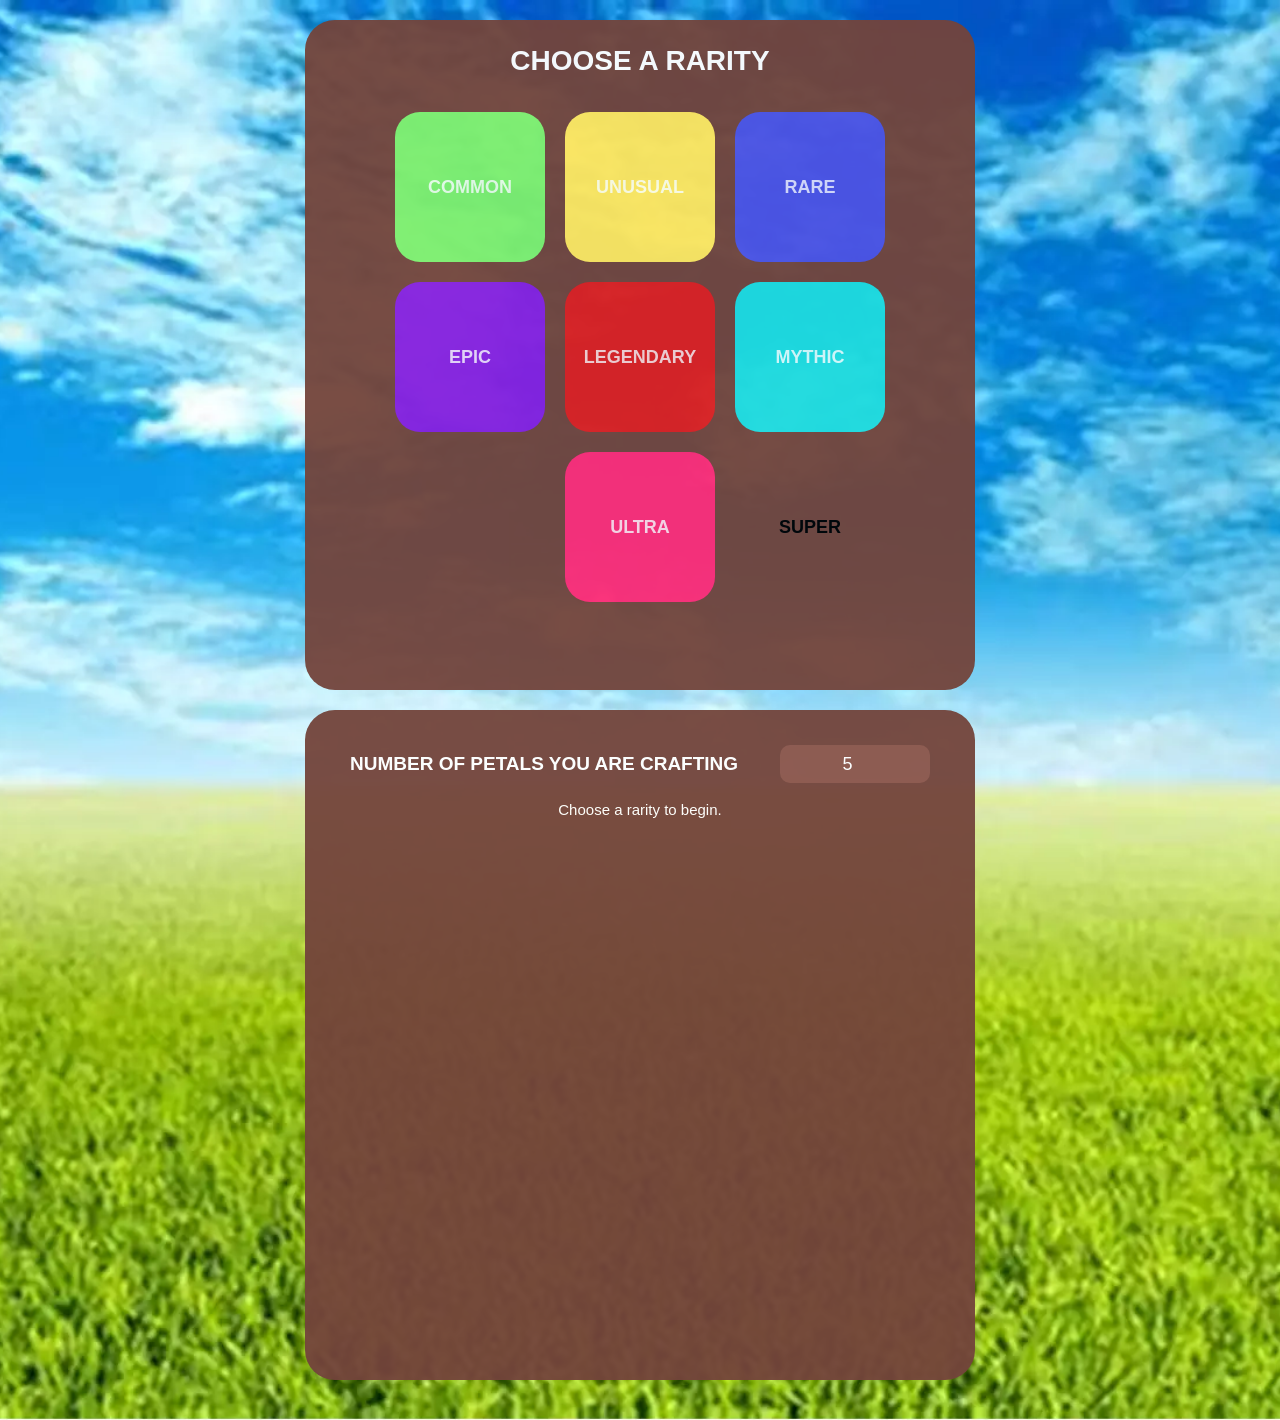
==== commit da010c1c: "Add 'SUPER' rarity option to index.html Added a new rarity option 'SUPER' to the rarity selection." ====
--- a/index.html
+++ b/index.html
@@ -8,7 +8,9 @@
 	<meta name="robots" content="index,follow">
 	<link rel="canonical" href="https://rjwr8dsykb-creator.github.io/Florr-Calculator-Ju78/">
 	<link rel="icon" type="image/png" href="logo.png">
+
 	<link rel="stylesheet" href="Florr.css">
+
 	<script type="application/ld+json">
 	{
 		"@context":"https://schema.org",
@@ -18,7 +20,9 @@
 	}
 	</script>
 </head>
+
 <body>
+
 	<h1 class="seo-hidden">Florr Calculator Ju78</h1>
 
 	<p class="seo-hidden">
@@ -26,99 +30,130 @@
 		Calculate crafting results and probabilities for different petal rarities.
 	</p>
 
-	<div class="rectangle rectangle-left">
-		<h2>CHOOSE A RARITY</h2>
+	<div class="page-wrapper">
+		<div class="page-scale">
+			<div class="page">
 
-		<div class="rarity-grid">
-			<div class="rarity rarity-common" data-rarity="64">
-				<span>COMMON</span>
-			</div>
+				<div class="rectangle rectangle-left">
 
-			<div class="rarity rarity-unusual" data-rarity="32">
-				<span>UNUSUAL</span>
-			</div>
+					<h2>CHOOSE A RARITY</h2>
 
-			<div class="rarity rarity-rare" data-rarity="16">
-				<span>RARE</span>
-			</div>
+					<div class="rarity-grid">
 
-			<div class="rarity rarity-epic" data-rarity="8">
-				<span>EPIC</span>
-			</div>
+						<div class="rarity rarity-common" data-rarity="64">
+							<span>COMMON</span>
+						</div>
 
-			<div class="rarity rarity-legendary" data-rarity="4">
-				<span>LEGENDARY</span>
-			</div>
+						<div class="rarity rarity-unusual" data-rarity="32">
+							<span>UNUSUAL</span>
+						</div>
 
-			<div class="rarity rarity-mythic" data-rarity="2">
-				<span>MYTHIC</span>
-			</div>
+						<div class="rarity rarity-rare" data-rarity="16">
+							<span>RARE</span>
+						</div>
 
-			<div class="rarity rarity-ultra" data-rarity="1">
-				<span>ULTRA</span>
-			</div>
-		</div>
-	</div>
+						<div class="rarity rarity-epic" data-rarity="8">
+							<span>EPIC</span>
+						</div>
 
-	<div class="rectangle rectangle-right">
-		<div class="settings">
-			<div class="setting-row">
-				<label for="petalCount">
-					NUMBER OF PETALS YOU ARE CRAFTING
-				</label>
+						<div class="rarity rarity-legendary" data-rarity="4">
+							<span>LEGENDARY</span>
+						</div>
 
-				<input
-					type="number"
-					id="petalCount"
-					min="5"
-					max="10000000"
-					value="5"
-				>
-			</div>
+						<div class="rarity rarity-mythic" data-rarity="2">
+							<span>MYTHIC</span>
+						</div>
 
-			<div id="chartContainer" class="chart-container hidden">
-				<div id="pieChart" class="pie-chart">
-					<div id="pieLabels" class="pie-labels"></div>
+						<div class="rarity rarity-ultra" data-rarity="1">
+							<span>ULTRA</span>
+						</div>
 
-					<div class="chart-center">
-						<span>CRAFT</span>
+						<div class="rarity rarity-super" data-rarity="0.1">
+							<span>SUPER</span>
+						</div>
+
 					</div>
+
 				</div>
 
-				<div id="chartLegend" class="chart-legend"></div>
+				<div class="rectangle rectangle-right">
 
-				<div class="desired-success-container">
-					<label for="desiredSuccess">
-						CHECK CHANCE OF GETTING AT LEAST
-					</label>
+					<div class="settings">
 
-					<div class="desired-success-row">
-						<input
-							type="number"
-							id="desiredSuccess"
-							min="1"
-							step="1"
-							placeholder="Successes"
-						>
+						<div class="setting-row">
 
-						<span>SUCCESS</span>
+							<label for="petalCount">
+								NUMBER OF PETALS YOU ARE CRAFTING
+							</label>
+
+							<input
+								type="number"
+								id="petalCount"
+								min="5"
+								max="10000000"
+								value="5"
+							>
+
+						</div>
+
+						<div id="chartContainer" class="chart-container hidden">
+
+							<div id="pieChart" class="pie-chart">
+
+								<div id="pieLabels" class="pie-labels"></div>
+
+								<div class="chart-center">
+									<span>CRAFT</span>
+								</div>
+
+							</div>
+
+							<div id="chartLegend" class="chart-legend"></div>
+
+							<div class="desired-success-container">
+
+								<label for="desiredSuccess">
+									CHECK CHANCE OF GETTING AT LEAST
+								</label>
+
+								<div class="desired-success-row">
+
+									<input
+										type="number"
+										id="desiredSuccess"
+										min="1"
+										step="1"
+										placeholder="Successes"
+									>
+
+									<span>SUCCESS</span>
+
+								</div>
+
+								<p
+									id="desiredSuccessResult"
+									class="desired-success-result"
+								></p>
+
+							</div>
+
+							<div id="rarityResult" class="rarity-result"></div>
+
+						</div>
+
+						<div id="results">
+							<p>Choose a rarity to begin.</p>
+						</div>
+
 					</div>
 
-					<p
-						id="desiredSuccessResult"
-						class="desired-success-result"
-					></p>
 				</div>
 
-				<div id="rarityResult" class="rarity-result"></div>
-			</div>
-
-			<div id="results">
-				<p>Choose a rarity to begin.</p>
 			</div>
 		</div>
 	</div>
 
 	<script src="Florr.js"></script>
+
 </body>
 </html>
--- a/Florr.css
+++ b/Florr.css
@@ -1,435 +1,587 @@
 * {
-    box-sizing: border-box;
+	box-sizing: border-box;
 }
 
 html,
 body {
-    margin: 0;
-    min-height: 100%;
+	margin: 0;
+	min-height: 100%;
 }
 
 body {
-    min-height: 100vh;
-
-    background-image: url("background.webp");
-    background-size: cover;
-    background-position: center;
-    background-repeat: no-repeat;
-
-    font-family: Arial, sans-serif;
-
-    padding: 30px 50px;
-}
-
-/* SEO text hidden visually but still present in the page */
+	min-height: 100vh;
+	background-image: url("background.webp");
+	background-size: cover;
+	background-position: center;
+	background-repeat: no-repeat;
+	font-family: Arial, sans-serif;
+	padding: 30px 50px;
+}
+
 .seo-hidden {
-    position: absolute;
-    width: 1px;
-    height: 1px;
-    padding: 0;
-    margin: -1px;
-    overflow: hidden;
-    clip: rect(0, 0, 0, 0);
-    white-space: nowrap;
-    border: 0;
+	position: absolute;
+	width: 1px;
+	height: 1px;
+	padding: 0;
+	margin: -1px;
+	overflow: hidden;
+	clip: rect(0,0,0,0);
+	white-space: nowrap;
+	border: 0;
 }
 
 .rectangle {
-    position: relative;
-
-    width: 100%;
-    max-width: 670px;
-
-    background-color: #73443B;
-    opacity: 0.95;
-
-    border-radius: 30px;
+	position: relative;
+	width: 100%;
+	max-width: 670px;
+	background-color: #73443B;
+	opacity: 0.95;
+	border-radius: 30px;
 }
 
 .rectangle-left {
-    position: absolute;
-
-    left: 50px;
-    top: 30px;
-
-    width: 670px;
-    height: 670px;
-}
-
-.rectangle-right-top {
-    position: absolute;
-
-    right: 50px;
-    top: 30px;
-
-    width: 670px;
-    height: 320px;
-}
-
-.rectangle-right-bottom {
-    position: absolute;
-
-    right: 50px;
-    top: 380px;
-
-    width: 670px;
-    height: 320px;
+	position: absolute;
+	left: 50px;
+	top: 30px;
+	width: 670px;
+	height: 670px;
+	z-index: 10;
+}
+
+.rectangle-right {
+	position: absolute;
+	right: 50px;
+	top: 30px;
+	width: 670px;
+	min-height: 670px;
+	z-index: 1;
 }
 
 .rectangle h2 {
-    margin: 0;
-    padding-top: 25px;
-
-    color: white;
-
-    font-size: 28px;
-
-    text-align: center;
+	margin: 0;
+	padding-top: 25px;
+	color: white;
+	font-size: 28px;
+	text-align: center;
 }
 
 .rarity-grid {
-    display: grid;
-
-    grid-template-columns: repeat(3, 150px);
-
-    gap: 20px;
-
-    justify-content: center;
-
-    margin-top: 35px;
+	display: grid;
+	grid-template-columns: repeat(3,150px);
+	gap: 20px;
+	justify-content: center;
+	margin-top: 35px;
+	position: relative;
+	z-index: 20;
 }
 
 .rarity {
-    width: 150px;
-    height: 150px;
-
-    border-radius: 25px;
-
-    cursor: pointer;
-
-    display: flex;
-    align-items: center;
-    justify-content: center;
-
-    transition:
-        transform 0.15s ease,
-        box-shadow 0.15s ease;
+	width: 150px;
+	height: 150px;
+	border-radius: 25px;
+	cursor: pointer;
+	display: flex;
+	align-items: center;
+	justify-content: center;
+	position: relative;
+	z-index: 30;
+	user-select: none;
+	transition:
+		transform 0.15s ease,
+		box-shadow 0.15s ease;
 }
 
 .rarity span {
-    font-size: 18px;
-    font-weight: bold;
-
-    text-align: center;
+	font-size: 18px;
+	font-weight: bold;
+	text-align: center;
+	pointer-events: none;
 }
 
 .rarity-common {
-    background-color: #7EEF6D;
+	background-color: #7EEF6D;
 }
 
 .rarity-common span {
-    color: #E7FCE4;
+	color: #E7FCE4;
 }
 
 .rarity-unusual {
-    background-color: #FFE65D;
+	background-color: #FFE65D;
 }
 
 .rarity-unusual span {
-    color: #FFFCE0;
+	color: #FFFCE0;
 }
 
 .rarity-rare {
-    background-color: #4D52E3;
+	background-color: #4D52E3;
 }
 
 .rarity-rare span {
-    color: #D9DAFA;
+	color: #D9DAFA;
 }
 
 .rarity-epic {
-    background-color: #861FDE;
+	background-color: #861FDE;
 }
 
 .rarity-epic span {
-    color: #E5D1F7;
+	color: #E5D1F7;
 }
 
 .rarity-legendary {
-    background-color: #DE1F1F;
+	background-color: #DE1F1F;
 }
 
 .rarity-legendary span {
-    color: #F7CFCF;
+	color: #F7CFCF;
 }
 
 .rarity-mythic {
-    background-color: #1FDBDE;
+	background-color: #1FDBDE;
 }
 
 .rarity-mythic span {
-    color: #D5F8F9;
+	color: #D5F8F9;
 }
 
 .rarity-ultra {
-    background-color: #FF2B75;
-
-    grid-column: 2;
+	background-color: #FF2B75;
+	grid-column: 2;
 }
 
 .rarity-ultra span {
-    color: #FFD5E3;
+	color: #FFD5E3;
 }
 
 .settings {
-    padding: 45px;
-
-    color: white;
+	padding: 35px 45px;
+	color: white;
 }
 
 .setting-row {
-    display: flex;
-
-    align-items: center;
-    justify-content: space-between;
-
-    gap: 20px;
-
-    margin-bottom: 30px;
+	display: flex;
+	align-items: center;
+	justify-content: space-between;
+	gap: 20px;
+	margin-bottom: 18px;
 }
 
 .setting-row label {
-    font-size: 19px;
-    font-weight: bold;
+	font-size: 19px;
+	font-weight: bold;
 }
 
 .setting-row input {
-    width: 130px;
-    min-width: 130px;
-
-    height: 38px;
-
-    padding: 0 10px;
-
-    border: none;
-    border-radius: 10px;
-
-    background-color: #8B554A;
-
-    color: white;
-
-    font-size: 18px;
-
-    text-align: center;
-
-    outline: none;
-}
-
-.note {
-    margin-top: 5px;
-
-    color: white;
-
-    font-size: 13px;
-
-    opacity: 0.8;
-
-    text-align: center;
+	width: 150px;
+	min-width: 150px;
+	height: 38px;
+	padding: 0 10px;
+	border: none;
+	border-radius: 10px;
+	background-color: #8B554A;
+	color: white;
+	font-size: 18px;
+	text-align: center;
+	outline: none;
+}
+
+.chart-container {
+	display: flex;
+	flex-direction: column;
+	align-items: center;
+	margin-top: 0;
+}
+
+.chart-container.hidden {
+	display: none;
+}
+
+.pie-chart {
+	width: 280px;
+	height: 280px;
+	border-radius: 50%;
+	position: relative;
+	background: #5A3933;
+	box-shadow:
+		0 0 0 5px rgba(255,255,255,0.15),
+		0 8px 20px rgba(0,0,0,0.2);
+	overflow: hidden;
+}
+
+.pie-labels {
+	position: absolute;
+	inset: 0;
+	z-index: 2;
+	pointer-events: none;
+}
+
+.pie-label {
+	position: absolute;
+	transform: translate(-50%,-50%);
+	color: white;
+	font-size: 12px;
+	font-weight: bold;
+	text-align: center;
+	white-space: nowrap;
+	text-shadow:
+		0 1px 3px rgba(0,0,0,0.95),
+		0 -1px 3px rgba(0,0,0,0.95);
+	line-height: 1.15;
+}
+
+.pie-label.small {
+	font-size: 10px;
+}
+
+.pie-label.large {
+	font-size: 13px;
+}
+
+.pie-label .successes {
+	display: block;
+}
+
+.pie-label .percentage {
+	display: block;
+	font-size: 12px;
+	margin-top: 2px;
+}
+
+.chart-center {
+	position: absolute;
+	width: 100px;
+	height: 100px;
+	left: 50%;
+	top: 50%;
+	transform: translate(-50%,-50%);
+	border-radius: 50%;
+	background-color: #73443B;
+	display: flex;
+	align-items: center;
+	justify-content: center;
+	text-align: center;
+	z-index: 5;
+	box-shadow: 0 0 0 4px rgba(255,255,255,0.15);
+}
+
+.chart-center span {
+	color: white;
+	font-size: 14px;
+	font-weight: bold;
+}
+
+.chart-legend {
+	width: 100%;
+	margin-top: 12px;
+	display: flex;
+	flex-wrap: wrap;
+	justify-content: center;
+	gap: 6px 12px;
+}
+
+.legend-item {
+	display: flex;
+	align-items: center;
+	gap: 5px;
+	color: white;
+	font-size: 12px;
+	font-weight: bold;
+}
+
+.legend-color {
+	width: 11px;
+	height: 11px;
+	border-radius: 3px;
+	flex-shrink: 0;
+}
+
+.desired-success-container {
+	width: 100%;
+	margin-top: 12px;
+	padding: 10px 15px;
+	border-radius: 12px;
+	background-color: rgba(0,0,0,0.1);
+	text-align: center;
+}
+
+.desired-success-container label {
+	display: block;
+	margin-bottom: 7px;
+	color: white;
+	font-size: 12px;
+	font-weight: bold;
+}
+
+.desired-success-row {
+	display: flex;
+	align-items: center;
+	justify-content: center;
+	gap: 7px;
+}
+
+.desired-success-row input {
+	width: 110px;
+	height: 32px;
+	padding: 0 8px;
+	border: none;
+	border-radius: 8px;
+	background-color: #8B554A;
+	color: white;
+	font-size: 14px;
+	text-align: center;
+	outline: none;
+}
+
+.desired-success-row span {
+	color: white;
+	font-size: 12px;
+}
+
+.desired-success-result {
+	min-height: 17px;
+	margin: 6px 0 0;
+	color: white;
+	font-size: 12px;
+	font-weight: bold;
+}
+
+.rarity-result {
+	margin-top: 9px;
+	color: white;
+	font-size: 18px;
+	font-weight: bold;
+	text-align: center;
 }
 
 #results {
-    margin: 25px 40px 0;
-
-    color: white;
-
-    text-align: center;
+	margin: 10px 20px 0;
+	color: white;
+	text-align: center;
 }
 
 #results p {
-    margin: 12px 0;
-
-    font-size: 17px;
-}
-
-.selected-rarity {
-    font-size: 18px !important;
-
-    font-weight: bold;
-}
-
-@media (max-width: 1450px) {
-
-    body {
-        padding: 20px;
-    }
-
-    .rectangle-left,
-    .rectangle-right-top,
-    .rectangle-right-bottom {
-        position: relative;
-
-        left: auto;
-        right: auto;
-        top: auto;
-
-        width: 100%;
-        max-width: 670px;
-
-        margin: 0 auto 20px;
-    }
-
-    .rectangle-left {
-        height: auto;
-        min-height: 670px;
-    }
-
-    .rectangle-right-top,
-    .rectangle-right-bottom {
-        height: auto;
-        min-height: 320px;
-    }
-}
-
-@media (max-width: 750px) {
-
-    body {
-        padding: 15px 10px;
-    }
-
-    .rectangle {
-        border-radius: 20px;
-    }
-
-    .rectangle-left {
-        min-height: auto;
-        padding-bottom: 30px;
-    }
-
-    .rectangle-right-top,
-    .rectangle-right-bottom {
-        min-height: auto;
-    }
-
-    .rectangle h2 {
-        padding-top: 20px;
-        font-size: 22px;
-    }
-
-    .rarity-grid {
-        grid-template-columns: repeat(3, 1fr);
-
-        gap: 10px;
-
-        margin: 25px 15px 0;
-    }
-
-    .rarity {
-        width: 100%;
-        height: auto;
-
-        aspect-ratio: 1 / 1;
-
-        border-radius: 18px;
-    }
-
-    .rarity span {
-        font-size: 14px;
-    }
-
-    .settings {
-        padding: 30px 20px;
-    }
-
-    .setting-row {
-        align-items: flex-start;
-
-        flex-direction: column;
-
-        gap: 10px;
-
-        margin-bottom: 25px;
-    }
-
-    .setting-row label {
-        font-size: 16px;
-    }
-
-    .setting-row input {
-        width: 100%;
-        min-width: 0;
-
-        height: 45px;
-    }
-
-    .note {
-        font-size: 12px;
-    }
-
-    #results {
-        margin: 25px 20px;
-    }
-
-    #results p {
-        font-size: 15px;
-    }
-}
-
-@media (max-width: 430px) {
-
-    body {
-        padding: 10px 7px;
-    }
-
-    .rectangle {
-        border-radius: 16px;
-    }
-
-    .rectangle h2 {
-        font-size: 19px;
-
-        padding-left: 10px;
-        padding-right: 10px;
-    }
-
-    .rarity-grid {
-        gap: 8px;
-
-        margin-left: 10px;
-        margin-right: 10px;
-    }
-
-    .rarity {
-        border-radius: 14px;
-    }
-
-    .rarity span {
-        font-size: 11px;
-    }
-
-    .settings {
-        padding: 25px 15px;
-    }
-
-    .setting-row label {
-        font-size: 14px;
-    }
-
-    .setting-row input {
-        height: 42px;
-
-        font-size: 16px;
-    }
-
-    #results {
-        margin-left: 10px;
-        margin-right: 10px;
-    }
-
-    #results p {
-        font-size: 14px;
-    }
-
-    .selected-rarity {
-        font-size: 16px !important;
-    }
-}
+	margin: 7px 0;
+	font-size: 15px;
+}
+
+#results .selected-rarity {
+	font-size: 19px;
+	font-weight: bold;
+	margin-bottom: 10px;
+}
+
+@media (max-width:1450px) {
+	body {
+		padding: 20px;
+	}
+
+	.rectangle-left,
+	.rectangle-right {
+		position: relative;
+		left: auto;
+		right: auto;
+		top: auto;
+		width: 100%;
+		max-width: 670px;
+		margin: 0 auto 20px;
+	}
+
+	.rectangle-left {
+		height: auto;
+		min-height: 670px;
+	}
+
+	.rectangle-right {
+		height: auto;
+		min-height: 670px;
+	}
+}
+
+@media (max-width:750px) {
+	body {
+		padding: 15px 10px;
+	}
+
+	.rectangle {
+		border-radius: 20px;
+	}
+
+	.rectangle-left {
+		min-height: auto;
+		padding-bottom: 30px;
+	}
+
+	.rectangle-right {
+		min-height: auto;
+		padding-bottom: 25px;
+	}
+
+	.rectangle h2 {
+		padding-top: 20px;
+		font-size: 22px;
+	}
+
+	.rarity-grid {
+		grid-template-columns: repeat(3,1fr);
+		gap: 10px;
+		margin: 25px 15px 0;
+	}
+
+	.rarity {
+		width: 100%;
+		height: auto;
+		aspect-ratio: 1 / 1;
+		border-radius: 18px;
+	}
+
+	.rarity span {
+		font-size: 14px;
+	}
+
+	.settings {
+		padding: 25px 20px;
+	}
+
+	.setting-row {
+		align-items: flex-start;
+		flex-direction: column;
+		gap: 8px;
+		margin-bottom: 15px;
+	}
+
+	.setting-row label {
+		font-size: 16px;
+	}
+
+	.setting-row input {
+		width: 100%;
+		min-width: 0;
+		height: 42px;
+	}
+
+	.pie-chart {
+		width: 260px;
+		height: 260px;
+	}
+
+	.chart-center {
+		width: 90px;
+		height: 90px;
+	}
+}
+
+@media (max-width:430px) {
+	body {
+		padding: 10px 7px;
+	}
+
+	.rectangle {
+		border-radius: 16px;
+	}
+
+	.rectangle h2 {
+		font-size: 19px;
+		padding-left: 10px;
+		padding-right: 10px;
+	}
+
+	.rarity-grid {
+		gap: 8px;
+		margin-left: 10px;
+		margin-right: 10px;
+	}
+
+	.rarity {
+		border-radius: 14px;
+	}
+
+	.rarity span {
+		font-size: 11px;
+	}
+
+	.settings {
+		padding: 22px 15px;
+	}
+
+	.setting-row label {
+		font-size: 14px;
+	}
+
+	.setting-row input {
+		height: 40px;
+		font-size: 16px;
+	}
+
+	.pie-chart {
+		width: 225px;
+		height: 225px;
+	}
+
+	.chart-center {
+		width: 80px;
+		height: 80px;
+	}
+
+	.chart-center span {
+		font-size: 12px;
+	}
+
+	.pie-label {
+		font-size: 9px;
+	}
+
+	.pie-label.small {
+		font-size: 8px;
+	}
+
+	.pie-label.large {
+		font-size: 10px;
+	}
+
+	.pie-label .percentage {
+		font-size: 9px;
+	}
+
+	.legend-item {
+		font-size: 10px;
+	}
+
+	.desired-success-container {
+		padding: 9px 8px;
+		margin-top: 10px;
+	}
+
+	.desired-success-container label {
+		font-size: 11px;
+	}
+
+	.desired-success-row input {
+		width: 100px;
+		height: 31px;
+		font-size: 13px;
+	}
+
+	.desired-success-row span {
+		font-size: 11px;
+	}
+
+	.desired-success-result {
+		font-size: 11px;
+	}
+
+	.rarity-result {
+		font-size: 16px;
+		margin-top: 7px;
+	}
+
+	#results {
+		margin-left: 10px;
+		margin-right: 10px;
+	}
+
+	#results p {
+		font-size: 13px;
+	}
+}
